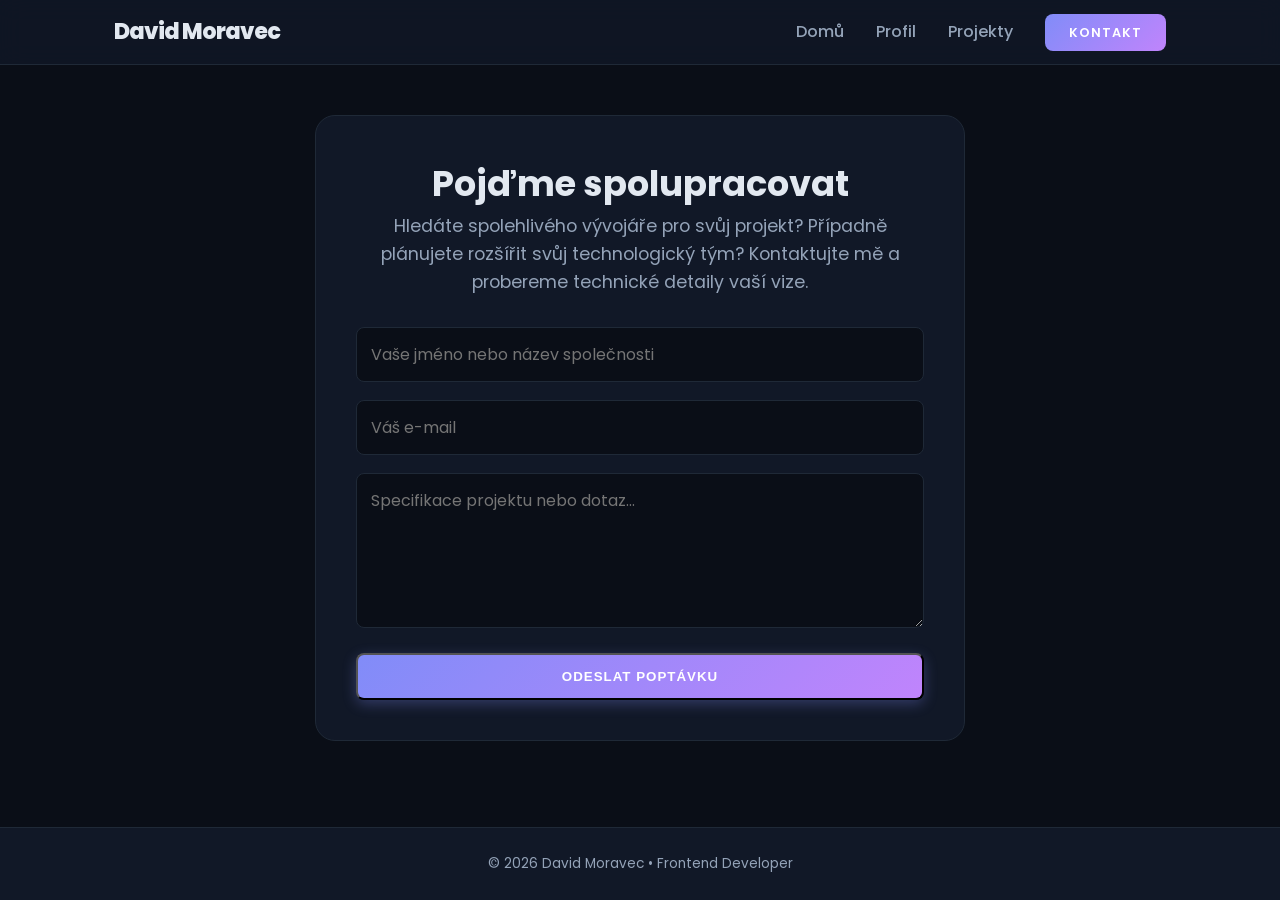
==== kontakt.html @ 64b45cdd "Add files via upload" ====
<!DOCTYPE html>
<html lang="cs">
<head>
    <meta charset="UTF-8">
    <meta name="viewport" content="width=device-width, initial-scale=1.0">
    <title>Kontakt | Portfolio</title>
    <link rel="preconnect" href="https://fonts.googleapis.com">
    <link rel="preconnect" href="https://fonts.gstatic.com" crossorigin>
    <link href="https://fonts.googleapis.com/css2?family=Poppins:wght@300;400;500;600;700;800&display=swap" rel="stylesheet">
    <link rel="stylesheet" href="style.css">
</head>
<body>

    <header class="header">
        <nav class="nav container">
            <a href="index.html" class="logo">David <span class="accent">Moravec</span></a>
            <div class="hamburger" id="hamburger">
                <span></span>
                <span></span>
                <span></span>
            </div>
            <ul class="nav-list" id="nav-list">
                <li><a href="index.html" class="nav-link">Domů</a></li>
                <li><a href="omne.html" class="nav-link">Profil</a></li>
                <li><a href="projekty.html" class="nav-link">Projekty</a></li>
                <li><a href="kontakt.html" class="nav-link btn-contact active">Kontakt</a></li>
            </ul>
        </nav>
    </header>

    <main class="page-content">
        <section class="contact container reveal">
            <div class="contact-box">
                <h2 class="section-title">Pojďme spolupracovat</h2>
                <p class="contact-subtitle">Hledáte spolehlivého vývojáře pro svůj projekt? Případně plánujete rozšířit svůj technologický tým? Kontaktujte mě a probereme technické detaily vaší vize.</p>
                
                <form action="https://formspree.io/f/myknpged" method="POST" class="contact-form">
                    <div class="form-group">
                        <input type="text" name="name" placeholder="Vaše jméno nebo název společnosti" required>
                    </div>
                    <div class="form-group">
                        <input type="email" name="email" placeholder="Váš e-mail" required>
                    </div>
                    <div class="form-group">
                        <textarea name="message" rows="5" placeholder="Specifikace projektu nebo dotaz..." required></textarea>
                    </div>
                    <button type="submit" class="btn btn-primary full-width">Odeslat poptávku</button>
                </form>
            </div>
        </section>
    </main>

    <footer class="footer">
        <div class="container">
            <p>&copy; 2026 David Moravec • Frontend Developer</p>
        </div>
    </footer>

    <script src="script.js"></script>
</body>
</html>
---- style.css ----
/* --- CSS RESET & VARIABLES --- */
:root {
    /* HLAVNÍ PALETA - Midnight Executive */
    --bg-body: #0a0e17;      /* Skoro černá s nádechem modré - zabije prázdnotu */
    --bg-card: #111827;      /* Karty, header - o stupeň světlejší pro hloubku */
    --primary: #818cf8;      /* Neonově fialová - moderní, prémiový akcent */
    --primary-hover: #a5b4fc;
    
    /* TEXTOVÁ PALETA - Perfektní čitelnost na temném */
    --text-main: #e2e8f0;    /* Hlavní text - jemně šedobílá, neštípe do očí */
    --text-light: #94a3b8;   /* Popisky, vedlejší text - tlumená břidlicová */
    --white: #ffffff;
    
    /* DEKORATIVNÍ PRVKY */
    --border: #1f2937;       /* Velmi tmavé čáry - jemné oddělení */
    --accent-gradient: linear-gradient(135deg, #818cf8 0%, #c084fc 100%);
    
    /* EFEKTY */
    --shadow-lg: 0 20px 25px -5px rgba(0, 0, 0, 0.5); /* Hlubší stíny pro temný režim */
    --transition: all 0.2s ease-in-out; /* Rychlejší, dravější animace */
}

* { margin: 0; padding: 0; box-sizing: border-box; }
html { scroll-behavior: smooth; }

body {
    font-family: 'Poppins', sans-serif;
    color: var(--text-main);
    background-color: var(--bg-body);
    line-height: 1.6;
    overflow-x: hidden;
    display: flex;
    flex-direction: column;
    min-height: 100vh;
}

main { flex: 1; }
.page-content { padding: 50px 0; }
.container { max-width: 1100px; margin: 0 auto; padding: 0 24px; }

/* --- HEADER & NAVIGATION (Glassmorphism efekt) --- */
.header {
    background: rgba(17, 24, 39, 0.8); /* Průhlednější pro moderní vibe */
    backdrop-filter: blur(12px);
    position: sticky;
    top: 0;
    z-index: 1000;
    border-bottom: 1px solid var(--border);
    padding: 14px 0;
}

.nav { display: flex; justify-content: space-between; align-items: center; }
.logo { font-size: 1.4rem; font-weight: 800; text-decoration: none; color: var(--text-main); letter-spacing: -1px;}
.nav-list { display: flex; list-style: none; gap: 32px; align-items: center; transition: var(--transition); }
.nav-link { text-decoration: none; color: var(--text-light); font-weight: 500; transition: var(--transition); }
.nav-link:hover, .nav-link.active { color: var(--primary); }

.btn-contact { background: var(--accent-gradient); color: var(--white) !important; padding: 10px 24px; border-radius: 8px; font-weight: 600; text-transform: uppercase; font-size: 0.8rem; letter-spacing: 1px;}
.btn-contact:hover { transform: translateY(-2px); box-shadow: 0 5px 15px rgba(129, 140, 248, 0.4); }

/* Hamburger Menu (Mobile) */
.hamburger { display: none; flex-direction: column; cursor: pointer; gap: 5px; z-index: 1001; }
.hamburger span { width: 25px; height: 3px; background-color: var(--text-main); border-radius: 2px; transition: var(--transition); }

/* --- HERO SECTION (Asymetrický, dynamický layout) --- */
.hero { 
    padding: 100px 0 60px;
    text-align: center;
    position: relative;
    /* Barevná skvrna na pozadí, která zaplní prázdnotu */
    background: radial-gradient(circle at 50% 10%, rgba(129, 140, 248, 0.15) 0%, var(--bg-body) 60%);
}

.badge { display: inline-block; background: rgba(129, 140, 248, 0.1); color: var(--primary); padding: 6px 16px; border-radius: 30px; font-weight: 600; font-size: 0.8rem; margin-bottom: 20px; border: 1px solid rgba(129, 140, 248, 0.2); }
.hero-title { font-size: clamp(2.5rem, 6vw, 4.2rem); font-weight: 800; margin-bottom: 16px; color: var(--text-main); line-height: 1.1; letter-spacing: -2px; }
.hero-text { font-size: 1.2rem; color: var(--text-light); max-width: 650px; margin: 0 auto 35px; }
.hero-btns { display: flex; gap: 16px; justify-content: center; flex-wrap: wrap; margin-bottom: 50px; }

/* --- FOTKA V HERO (Čistá, s efektem "okna") --- */
.hero-image-wrapper {
    max-width: 800px;
    margin: 0 auto;
    border-radius: 16px;
    overflow: hidden;
    box-shadow: 0 30px 60px -12px rgba(0, 0, 0, 0.7); /* Hluboký stín */
    border: 4px solid var(--bg-card); /* Vypadá to jako rámeček okna */
}

.hero-img {
    width: 100%;
    height: auto;
    display: block;
    transition: transform 0.5s;
}

.hero-image-wrapper:hover .hero-img {
    transform: scale(1.02);
}

/* --- BUTTONS --- */
.btn { display: inline-block; padding: 14px 32px; border-radius: 8px; text-decoration: none; font-weight: 600; transition: var(--transition); text-align: center; cursor: pointer; }
.btn-primary { background: var(--accent-gradient); color: var(--white); box-shadow: 0 4px 14px rgba(129, 140, 248, 0.3); }
.btn-primary:hover { transform: translateY(-3px); box-shadow: 0 6px 20px rgba(129, 140, 248, 0.5); }
.btn-outline { border: 2px solid var(--border); color: var(--text-main); background: transparent; }
.btn-outline:hover { border-color: var(--primary); color: var(--primary); background: rgba(129, 140, 248, 0.05); }
.full-width { width: 100%; }

/* --- ANIMACE (REVEAL & TYPING) --- */
.reveal { opacity: 0; transform: translateY(30px); transition: all 0.6s cubic-bezier(0.2, 0.8, 0.2, 1); }
.reveal.active { opacity: 1; transform: translateY(0); }

#typewriter::after { content: '|'; animation: blink 0.8s infinite; color: var(--primary); font-weight: 300; }
@keyframes blink { 0%, 100% { opacity: 1; } 50% { opacity: 0; } }

/* --- SECTION HEADERS --- */
.section-header { margin-bottom: 40px; text-align: center; }
.section-title { font-size: 2.2rem; font-weight: 700; color: var(--text-main); }
.title-line { width: 50px; height: 4px; background: var(--primary); margin: 12px auto 0; border-radius: 2px; }

/* --- ABOUT SECTION --- */
.about-grid { display: grid; grid-template-columns: 1fr 1fr; gap: 50px; align-items: start; }
.about-info p { font-size: 1.1rem; color: var(--text-light); margin-bottom: 20px; }
.skills-subtitle { font-size: 1.5rem; margin-bottom: 20px; color: var(--text-main); }
.skills-table { width: 100%; border-collapse: collapse; background: var(--bg-card); border: 1px solid var(--border); border-radius: 12px; overflow: hidden; }
.skills-table td { padding: 16px 20px; border-bottom: 1px solid var(--border); font-weight: 500; color: var(--text-main); }
.skills-table tr:last-child td { border-bottom: none; }
.skills-table tr:hover { background: rgba(129, 140, 248, 0.05); }
.dot { display: inline-block; width: 10px; height: 10px; background: var(--primary); border-radius: 50%; margin-right: 12px; }

/* --- PROJECTS SECTION --- */
.projects-grid { display: grid; grid-template-columns: repeat(auto-fit, minmax(320px, 1fr)); gap: 30px; }
.project-card { background: var(--bg-card); border-radius: 16px; border: 1px solid var(--border); overflow: hidden; transition: var(--transition); display: flex; flex-direction: column; }
.project-card:hover { transform: translateY(-8px); box-shadow: var(--shadow-lg); border-color: rgba(129, 140, 248, 0.3); }
.project-img-wrapper { height: 200px; background: #000; position: relative; overflow: hidden; }
.project-img-wrapper img { width: 100%; height: 100%; object-fit: cover; transition: transform 0.5s; opacity: 0.8; }
.project-card:hover .project-img-wrapper img { transform: scale(1.05); opacity: 1; }

.overlay { position: absolute; top: 0; left: 0; width: 100%; height: 100%; background: rgba(15, 23, 42, 0.85); display: flex; align-items: center; justify-content: center; opacity: 0; transition: var(--transition); backdrop-filter: blur(3px); }
.project-card:hover .overlay { opacity: 1; }
.overlay-link { color: var(--white); border: 2px solid var(--white); padding: 10px 24px; text-decoration: none; border-radius: 8px; font-weight: 600; text-transform: uppercase; font-size: 0.8rem; letter-spacing: 1px; transition: var(--transition); }
.overlay-link:hover { background: var(--white); color: #000; }

.project-body { padding: 25px; flex: 1; display: flex; flex-direction: column; }
.project-body h3 { font-size: 1.3rem; margin-bottom: 12px; color: var(--text-main); }
.project-body p { color: var(--text-light); margin-bottom: 20px; flex: 1; font-size: 0.95rem;}
.project-footer { border-top: 1px solid var(--border); padding-top: 15px; }
.github-link { color: var(--primary); font-weight: 600; text-decoration: none; font-size: 0.9rem; }
.github-link:hover { text-decoration: underline; }

/* --- CONTACT SECTION --- */
.contact-box { background: var(--bg-card); border: 1px solid var(--border); padding: 40px; border-radius: 20px; text-align: center; max-width: 650px; margin: 0 auto; }
.contact-subtitle { color: var(--text-light); margin-bottom: 30px; font-size: 1.1rem; }
.contact-form { text-align: left; }
.form-group { margin-bottom: 18px; }
.contact-form input, .contact-form textarea { width: 100%; padding: 14px; border: 1px solid var(--border); border-radius: 8px; background: var(--bg-body); font-family: inherit; font-size: 1rem; color: var(--text-main); transition: var(--transition); }
.contact-form input:focus, .contact-form textarea:focus { outline: none; border-color: var(--primary); box-shadow: 0 0 0 3px rgba(129, 140, 248, 0.1); }
.full-width { text-transform: uppercase; letter-spacing: 1px;}

/* --- FOOTER --- */
.footer { padding: 25px 0; text-align: center; border-top: 1px solid var(--border); color: var(--text-light); font-size: 0.85rem; background: var(--bg-card); }

/* --- RESPONSIVE / MOBILY --- */
@media (max-width: 768px) { 
    .about-grid { grid-template-columns: 1fr; gap: 30px; } 
    .hero { padding: 80px 0 50px; }
    .contact-box { padding: 30px 20px; }
    
    /* Mobilní Menu */
    .hamburger { display: flex; }
    .nav-list { position: fixed; top: 60px; left: -100%; width: 100%; background: var(--bg-card); flex-direction: column; padding: 30px 0; border-bottom: 1px solid var(--border); gap: 15px; }
    .nav-list.active { left: 0; }
    .nav-link { font-size: 1.1rem; }
}
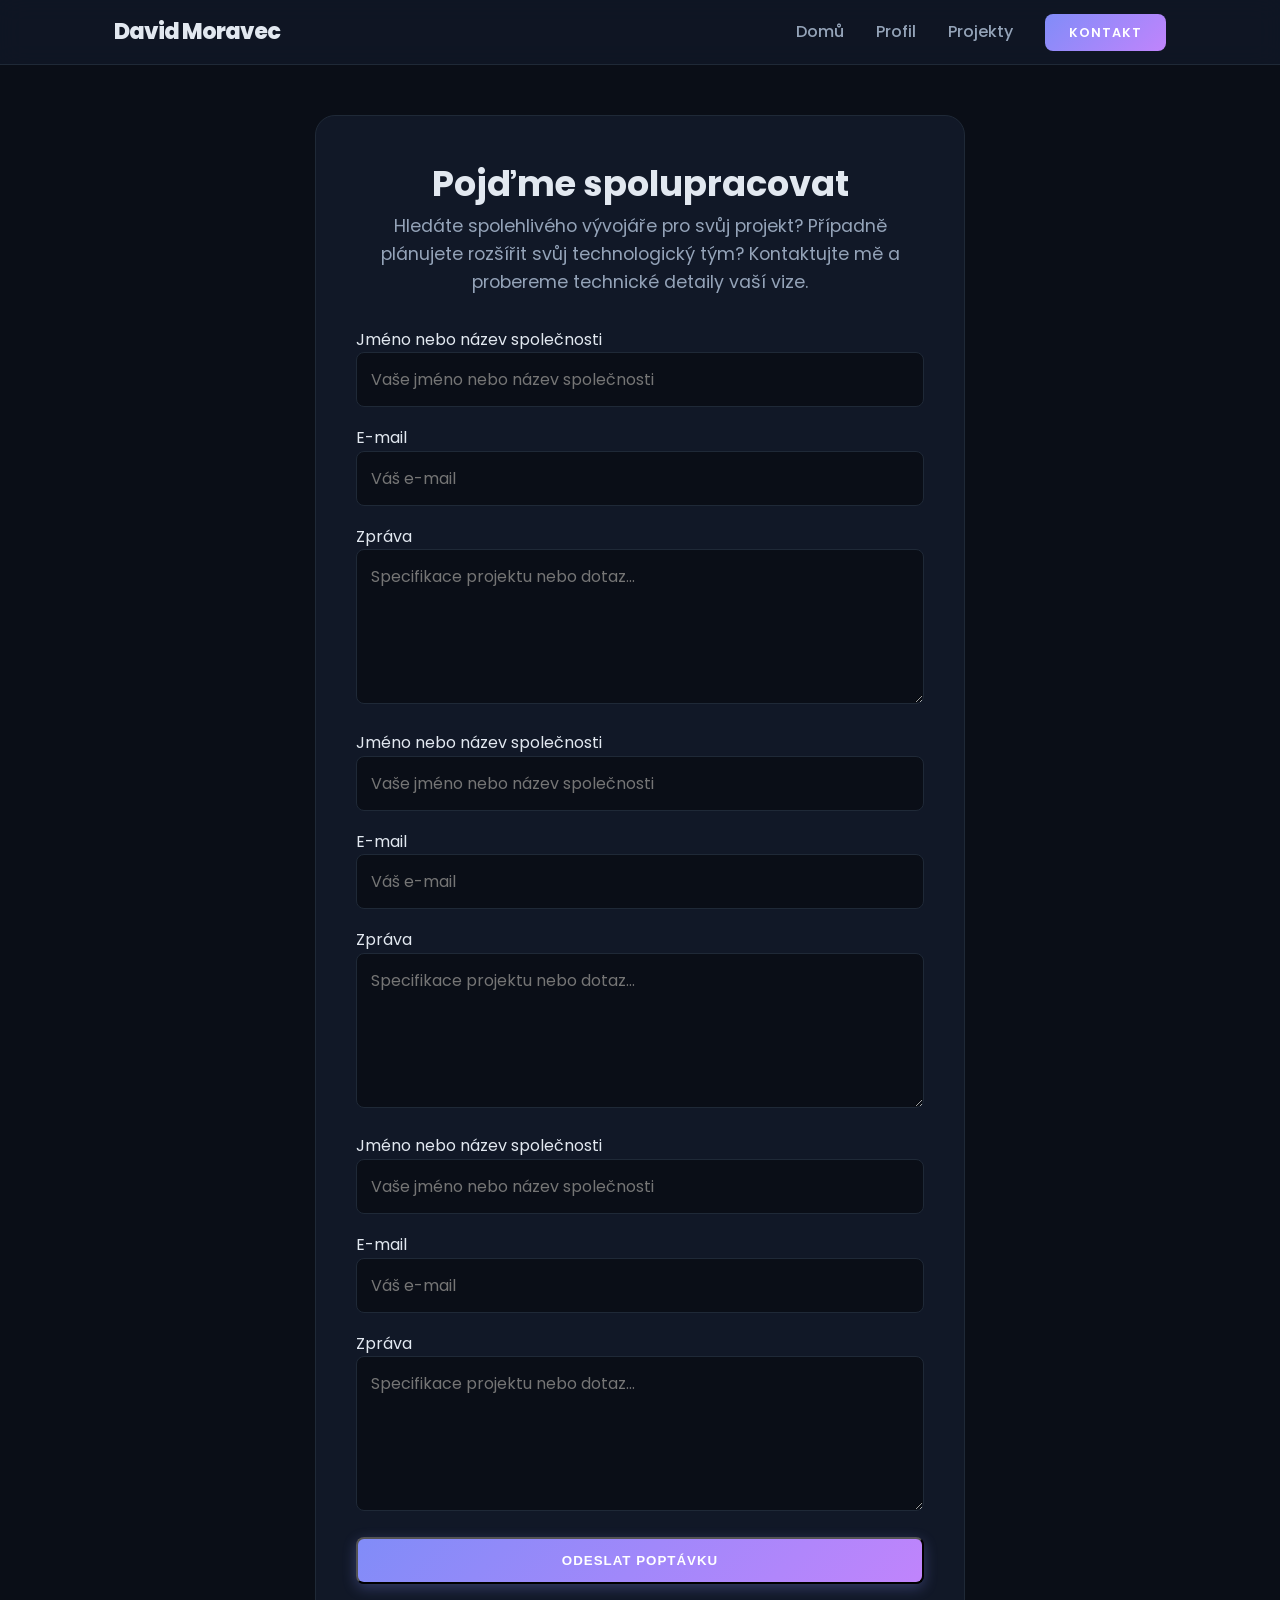
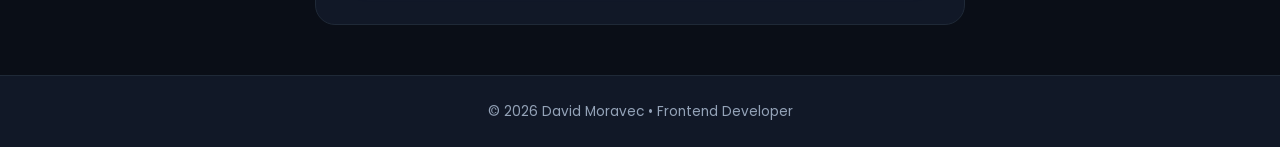
==== commit b768dd30: "Refactor contact form with labels and remove duplicates Updated the contact form to include labels f" ====
--- a/kontakt.html
+++ b/kontakt.html
@@ -3,6 +3,7 @@
 <head>
     <meta charset="UTF-8">
     <meta name="viewport" content="width=device-width, initial-scale=1.0">
+    <meta name="description" content="Kontaktujte Davida Moravce ohledně tvorby webových stránek a frontend projektů.">
     <title>Kontakt | Portfolio</title>
     <link rel="preconnect" href="https://fonts.googleapis.com">
     <link rel="preconnect" href="https://fonts.gstatic.com" crossorigin>
@@ -14,11 +15,17 @@
     <header class="header">
         <nav class="nav container">
             <a href="index.html" class="logo">David <span class="accent">Moravec</span></a>
-            <div class="hamburger" id="hamburger">
-                <span></span>
-                <span></span>
-                <span></span>
-            </div>
+            <button
+               class="hamburger"
+               id="hamburger"
+               type="button"
+               aria-label="Otevřít navigační menu"
+               aria-expanded="false"
+               aria-controls="nav-list">
+               <span></span>
+               <span></span>
+               <span></span>
+            </button>
             <ul class="nav-list" id="nav-list">
                 <li><a href="index.html" class="nav-link">Domů</a></li>
                 <li><a href="omne.html" class="nav-link">Profil</a></li>
@@ -35,15 +42,97 @@
                 <p class="contact-subtitle">Hledáte spolehlivého vývojáře pro svůj projekt? Případně plánujete rozšířit svůj technologický tým? Kontaktujte mě a probereme technické detaily vaší vize.</p>
                 
                 <form action="https://formspree.io/f/myknpged" method="POST" class="contact-form">
-                    <div class="form-group">
-                        <input type="text" name="name" placeholder="Vaše jméno nebo název společnosti" required>
-                    </div>
-                    <div class="form-group">
-                        <input type="email" name="email" placeholder="Váš e-mail" required>
-                    </div>
-                    <div class="form-group">
-                        <textarea name="message" rows="5" placeholder="Specifikace projektu nebo dotaz..." required></textarea>
-                    </div>
+            <div class="form-group">
+    <label for="name">Jméno nebo název společnosti</label>
+    <input
+        type="text"
+        id="name"
+        name="name"
+        placeholder="Vaše jméno nebo název společnosti"
+        autocomplete="name"
+        required>
+</div>
+
+<div class="form-group">
+    <label for="email">E-mail</label>
+    <input
+        type="email"
+        id="email"
+        name="email"
+        placeholder="Váš e-mail"
+        autocomplete="email"
+        required>
+</div>
+
+<div class="form-group">
+    <label for="message">Zpráva</label>
+    <textarea
+        id="message"
+        name="message"
+        rows="5"
+        placeholder="Specifikace projektu nebo dotaz..."
+        required></textarea>
+</div><div class="form-group">
+    <label for="name">Jméno nebo název společnosti</label>
+    <input
+        type="text"
+        id="name"
+        name="name"
+        placeholder="Vaše jméno nebo název společnosti"
+        autocomplete="name"
+        required>
+</div>
+
+<div class="form-group">
+    <label for="email">E-mail</label>
+    <input
+        type="email"
+        id="email"
+        name="email"
+        placeholder="Váš e-mail"
+        autocomplete="email"
+        required>
+</div>
+
+<div class="form-group">
+    <label for="message">Zpráva</label>
+    <textarea
+        id="message"
+        name="message"
+        rows="5"
+        placeholder="Specifikace projektu nebo dotaz..."
+        required></textarea>
+</div><div class="form-group">
+    <label for="name">Jméno nebo název společnosti</label>
+    <input
+        type="text"
+        id="name"
+        name="name"
+        placeholder="Vaše jméno nebo název společnosti"
+        autocomplete="name"
+        required>
+</div>
+
+<div class="form-group">
+    <label for="email">E-mail</label>
+    <input
+        type="email"
+        id="email"
+        name="email"
+        placeholder="Váš e-mail"
+        autocomplete="email"
+        required>
+</div>
+
+<div class="form-group">
+    <label for="message">Zpráva</label>
+    <textarea
+        id="message"
+        name="message"
+        rows="5"
+        placeholder="Specifikace projektu nebo dotaz..."
+        required></textarea>
+</div>
                     <button type="submit" class="btn btn-primary full-width">Odeslat poptávku</button>
                 </form>
             </div>
@@ -58,4 +147,4 @@
 
     <script src="script.js"></script>
 </body>
-</html>+</html>
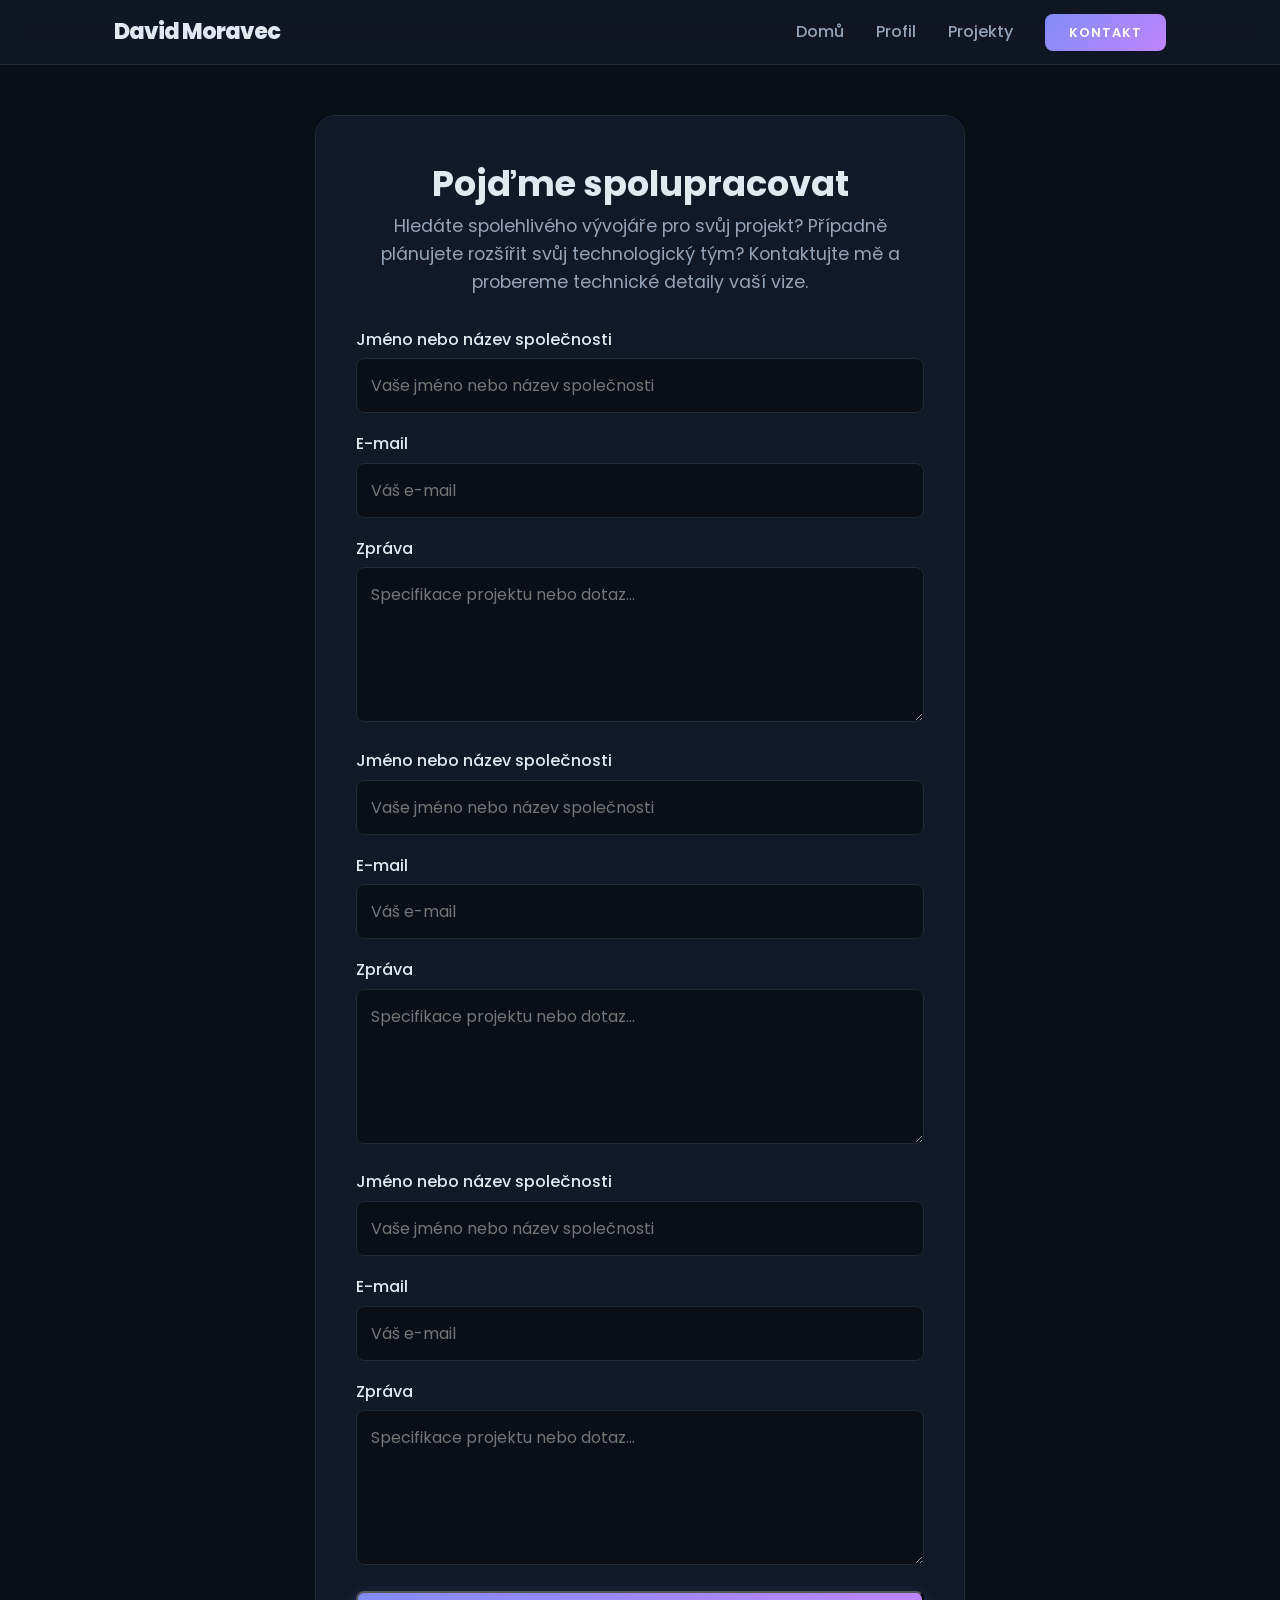
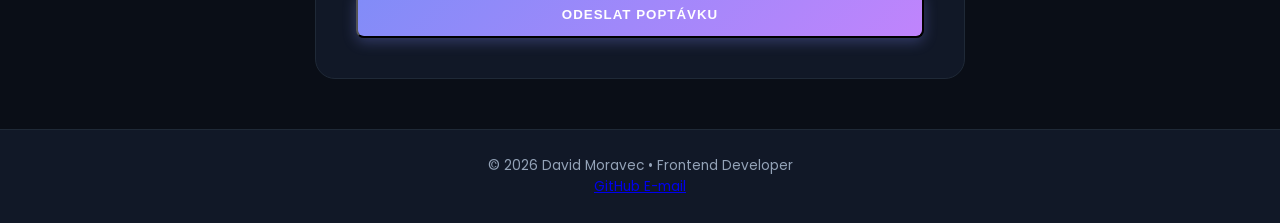
==== commit d2269768: "Update kontakt.html" ====
--- a/kontakt.html
+++ b/kontakt.html
@@ -139,11 +139,23 @@
         </section>
     </main>
 
-    <footer class="footer">
-        <div class="container">
-            <p>&copy; 2026 David Moravec • Frontend Developer</p>
+   <footer class="footer">
+    <div class="container">
+        <p>&copy; 2026 David Moravec • Frontend Developer</p>
+
+        <div class="social-links">
+            <a href="https://github.com/Sedrik544"
+               target="_blank"
+               rel="noopener noreferrer">
+                GitHub
+            </a>
+
+            <a href="mailto:moravecdaja@gmail.com">
+                E-mail
+            </a>
         </div>
-    </footer>
+    </div>
+</footer>
 
     <script src="script.js"></script>
 </body>
--- a/style.css
+++ b/style.css
@@ -170,4 +170,11 @@
     .nav-list { position: fixed; top: 60px; left: -100%; width: 100%; background: var(--bg-card); flex-direction: column; padding: 30px 0; border-bottom: 1px solid var(--border); gap: 15px; }
     .nav-list.active { left: 0; }
     .nav-link { font-size: 1.1rem; }
-}+}
+
+.form-group label {
+    display: block;
+    margin-bottom: 6px;
+    color: var(--text-main);
+    font-weight: 500;
+}
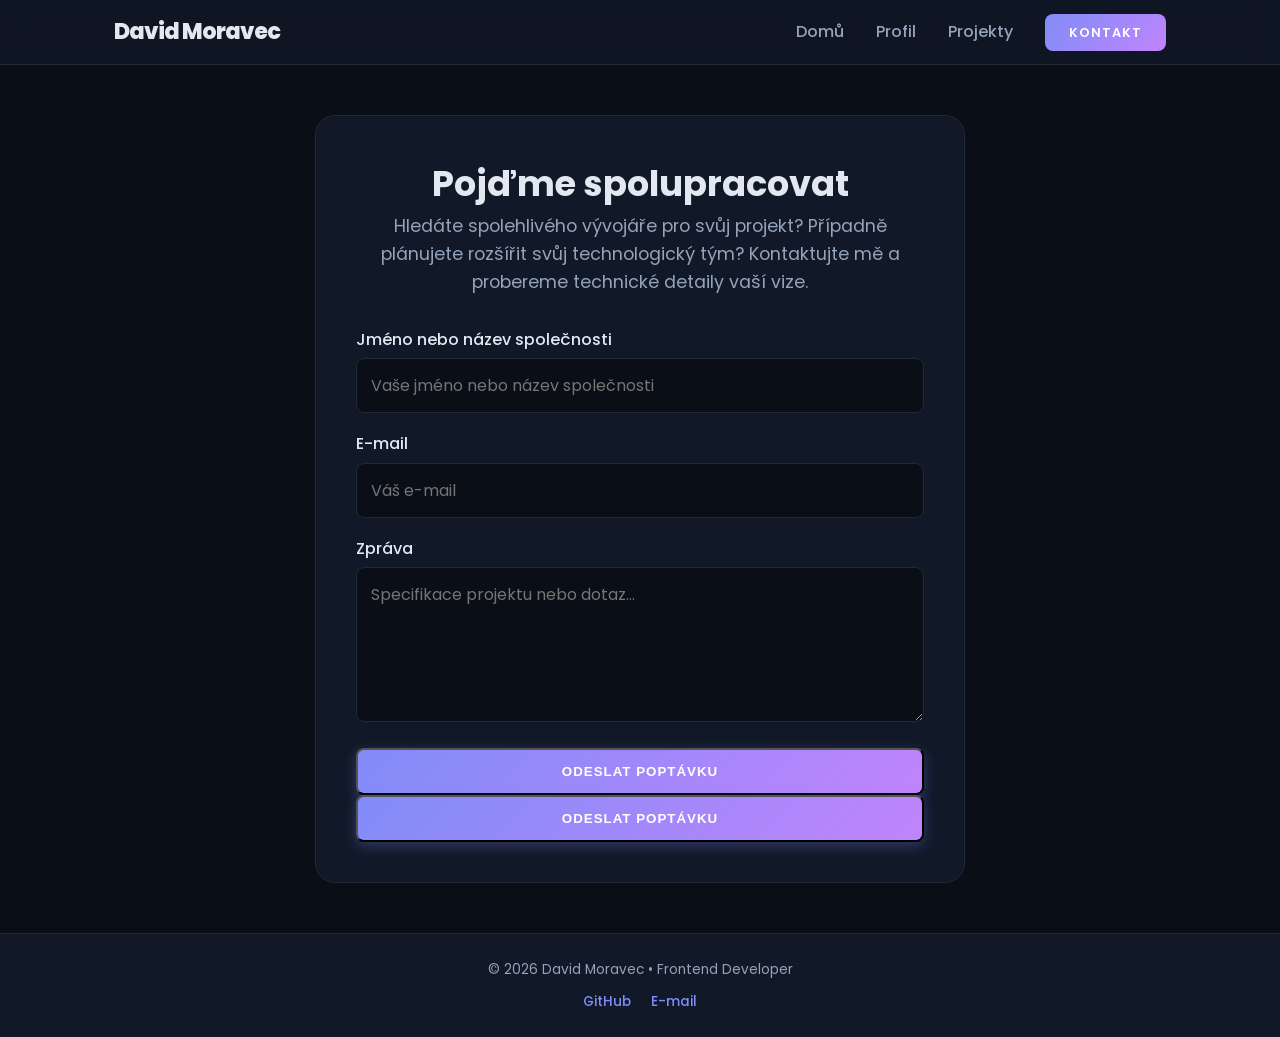
==== commit 36f6dd87: "Fix duplicate form fields in kontakt.html Removed duplicate form fields in the contact section." ====
--- a/kontakt.html
+++ b/kontakt.html
@@ -41,98 +41,41 @@
                 <h2 class="section-title">Pojďme spolupracovat</h2>
                 <p class="contact-subtitle">Hledáte spolehlivého vývojáře pro svůj projekt? Případně plánujete rozšířit svůj technologický tým? Kontaktujte mě a probereme technické detaily vaší vize.</p>
                 
-                <form action="https://formspree.io/f/myknpged" method="POST" class="contact-form">
-            <div class="form-group">
-    <label for="name">Jméno nebo název společnosti</label>
-    <input
-        type="text"
-        id="name"
-        name="name"
-        placeholder="Vaše jméno nebo název společnosti"
-        autocomplete="name"
-        required>
-</div>
+<form action="https://formspree.io/f/myknpged" method="POST" class="contact-form">
+    <div class="form-group">
+        <label for="name">Jméno nebo název společnosti</label>
+        <input
+            type="text"
+            id="name"
+            name="name"
+            placeholder="Vaše jméno nebo název společnosti"
+            autocomplete="name"
+            required>
+    </div>
 
-<div class="form-group">
-    <label for="email">E-mail</label>
-    <input
-        type="email"
-        id="email"
-        name="email"
-        placeholder="Váš e-mail"
-        autocomplete="email"
-        required>
-</div>
+    <div class="form-group">
+        <label for="email">E-mail</label>
+        <input
+            type="email"
+            id="email"
+            name="email"
+            placeholder="Váš e-mail"
+            autocomplete="email"
+            required>
+    </div>
 
-<div class="form-group">
-    <label for="message">Zpráva</label>
-    <textarea
-        id="message"
-        name="message"
-        rows="5"
-        placeholder="Specifikace projektu nebo dotaz..."
-        required></textarea>
-</div><div class="form-group">
-    <label for="name">Jméno nebo název společnosti</label>
-    <input
-        type="text"
-        id="name"
-        name="name"
-        placeholder="Vaše jméno nebo název společnosti"
-        autocomplete="name"
-        required>
-</div>
+    <div class="form-group">
+        <label for="message">Zpráva</label>
+        <textarea
+            id="message"
+            name="message"
+            rows="5"
+            placeholder="Specifikace projektu nebo dotaz..."
+            required></textarea>
+    </div>
 
-<div class="form-group">
-    <label for="email">E-mail</label>
-    <input
-        type="email"
-        id="email"
-        name="email"
-        placeholder="Váš e-mail"
-        autocomplete="email"
-        required>
-</div>
-
-<div class="form-group">
-    <label for="message">Zpráva</label>
-    <textarea
-        id="message"
-        name="message"
-        rows="5"
-        placeholder="Specifikace projektu nebo dotaz..."
-        required></textarea>
-</div><div class="form-group">
-    <label for="name">Jméno nebo název společnosti</label>
-    <input
-        type="text"
-        id="name"
-        name="name"
-        placeholder="Vaše jméno nebo název společnosti"
-        autocomplete="name"
-        required>
-</div>
-
-<div class="form-group">
-    <label for="email">E-mail</label>
-    <input
-        type="email"
-        id="email"
-        name="email"
-        placeholder="Váš e-mail"
-        autocomplete="email"
-        required>
-</div>
-
-<div class="form-group">
-    <label for="message">Zpráva</label>
-    <textarea
-        id="message"
-        name="message"
-        rows="5"
-        placeholder="Specifikace projektu nebo dotaz..."
-        required></textarea>
-</div>
+    <button type="submit" class="btn btn-primary full-width">Odeslat poptávku</button>
+</form>
                     <button type="submit" class="btn btn-primary full-width">Odeslat poptávku</button>
                 </form>
             </div>
--- a/style.css
+++ b/style.css
@@ -178,3 +178,21 @@
     color: var(--text-main);
     font-weight: 500;
 }
+
+.social-links {
+    display: flex;
+    justify-content: center;
+    gap: 20px;
+    margin-top: 10px;
+}
+
+.social-links a {
+    color: var(--primary);
+    text-decoration: none;
+    font-weight: 500;
+}
+
+.social-links a:hover {
+    color: var(--primary-hover);
+    text-decoration: underline;
+}
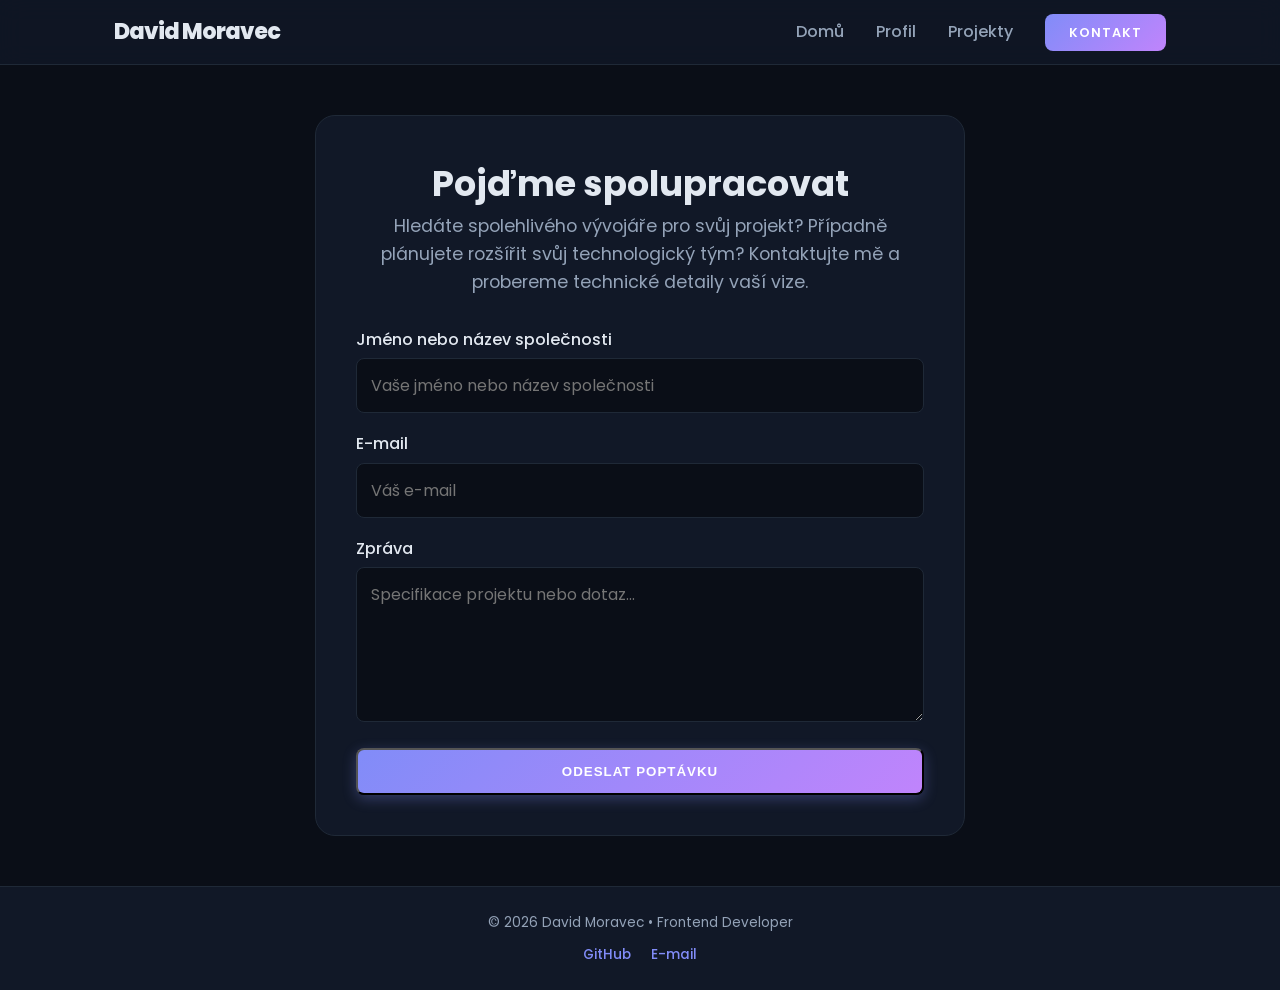
==== commit f00fd314: "Fix HTML structure and remove duplicate form" ====
--- a/kontakt.html
+++ b/kontakt.html
@@ -76,8 +76,6 @@
 
     <button type="submit" class="btn btn-primary full-width">Odeslat poptávku</button>
 </form>
-                    <button type="submit" class="btn btn-primary full-width">Odeslat poptávku</button>
-                </form>
             </div>
         </section>
     </main>
